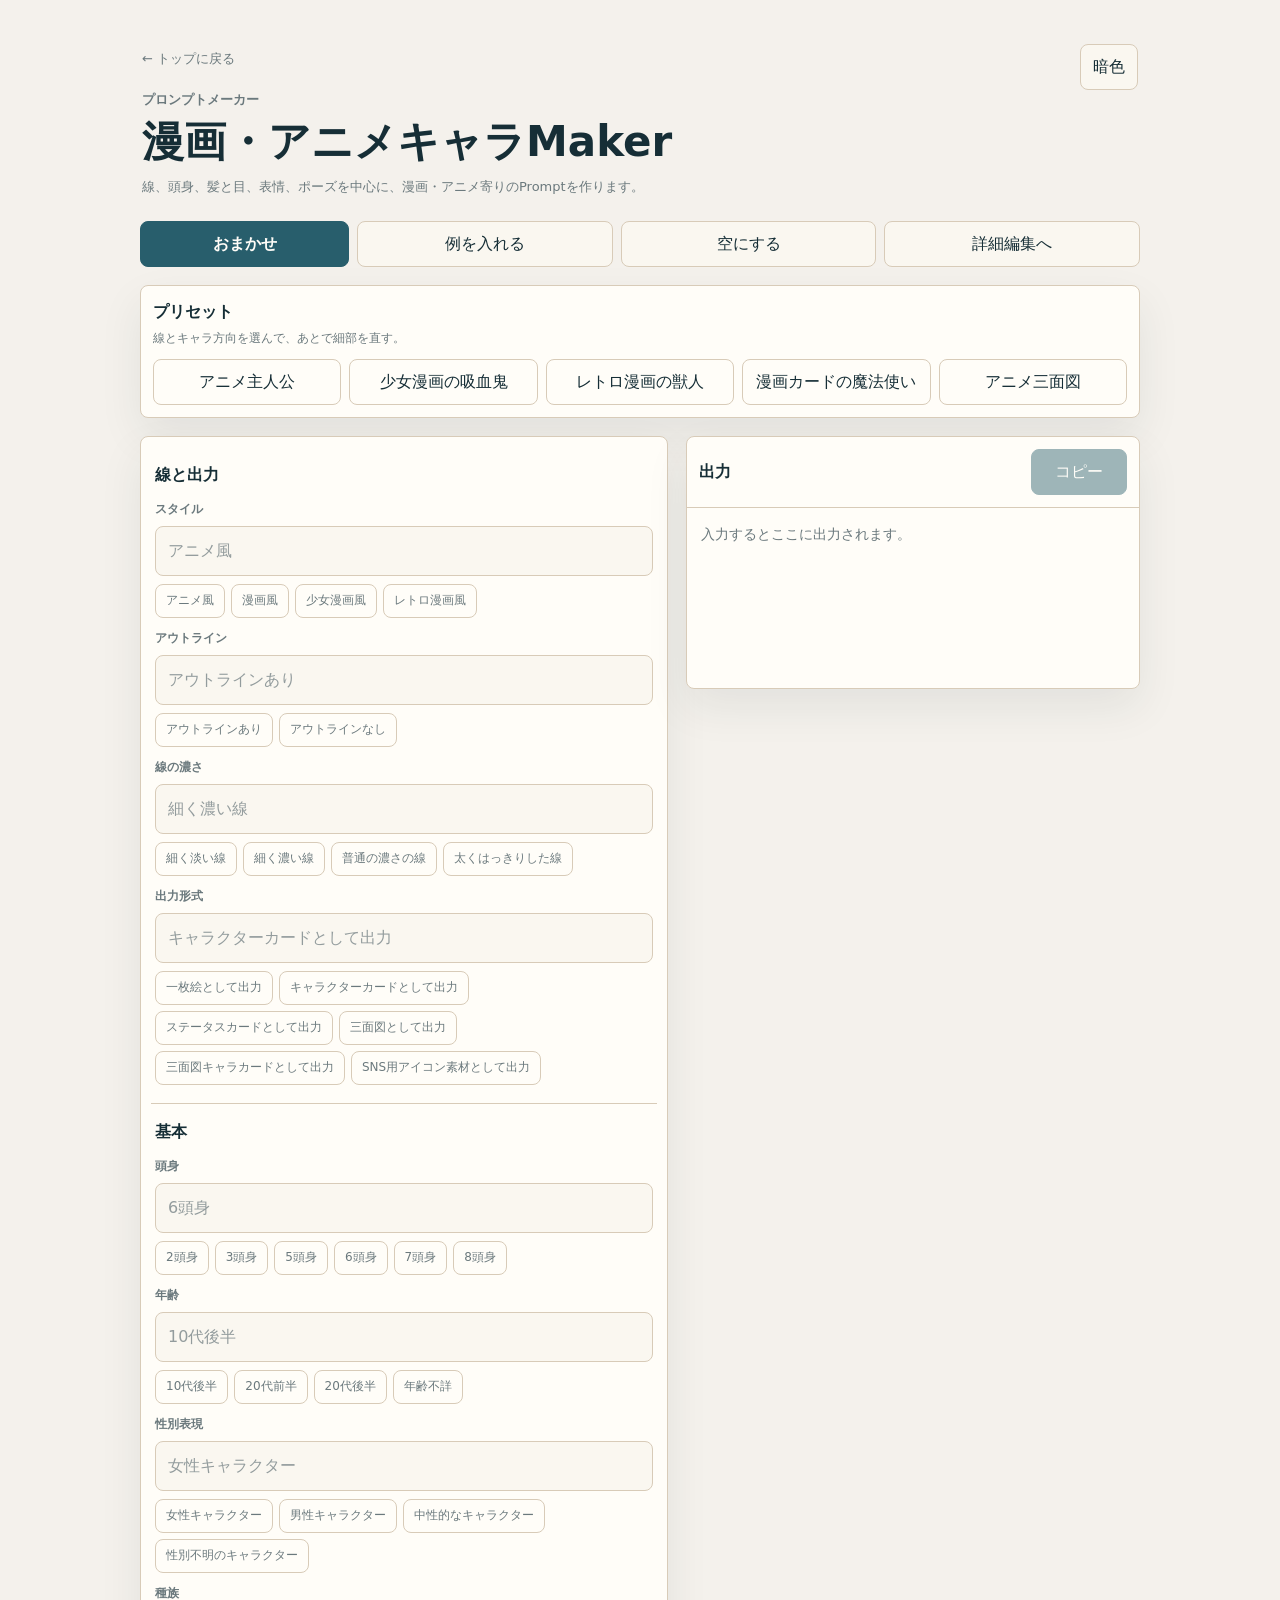
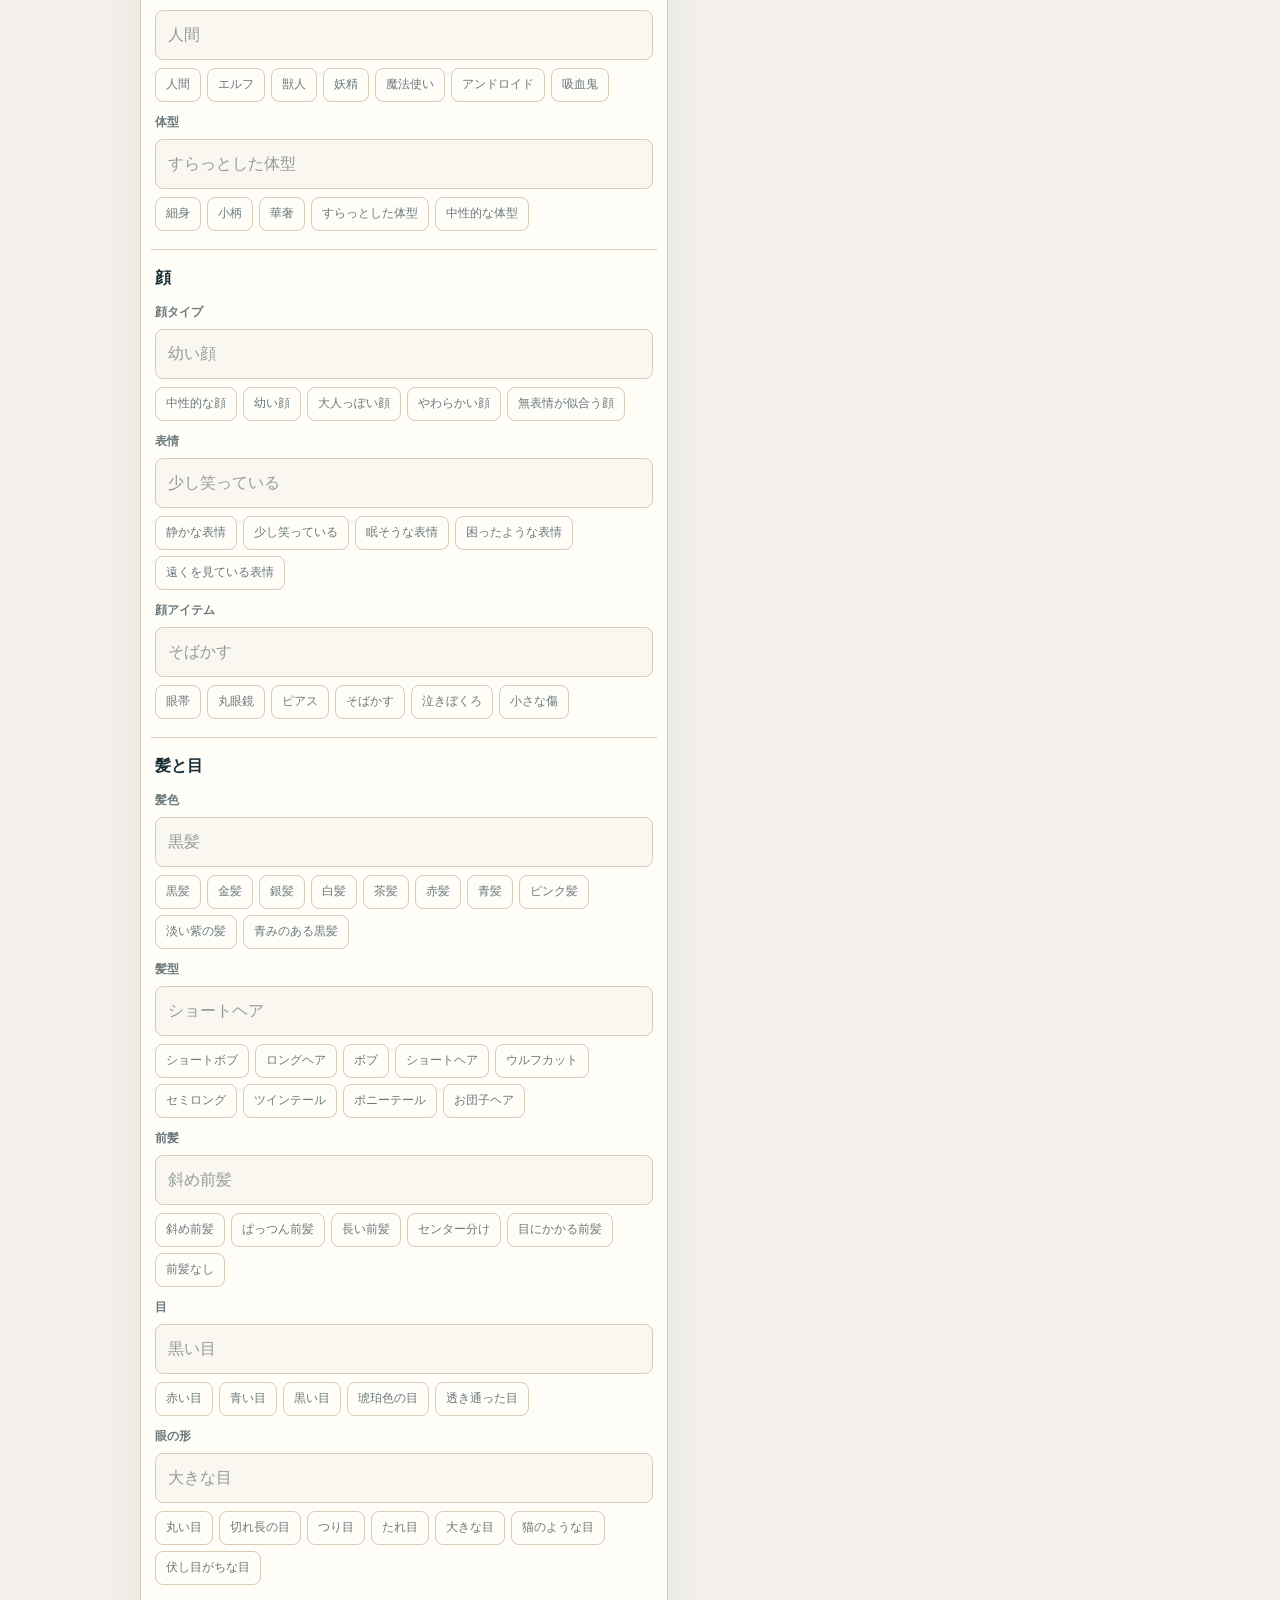
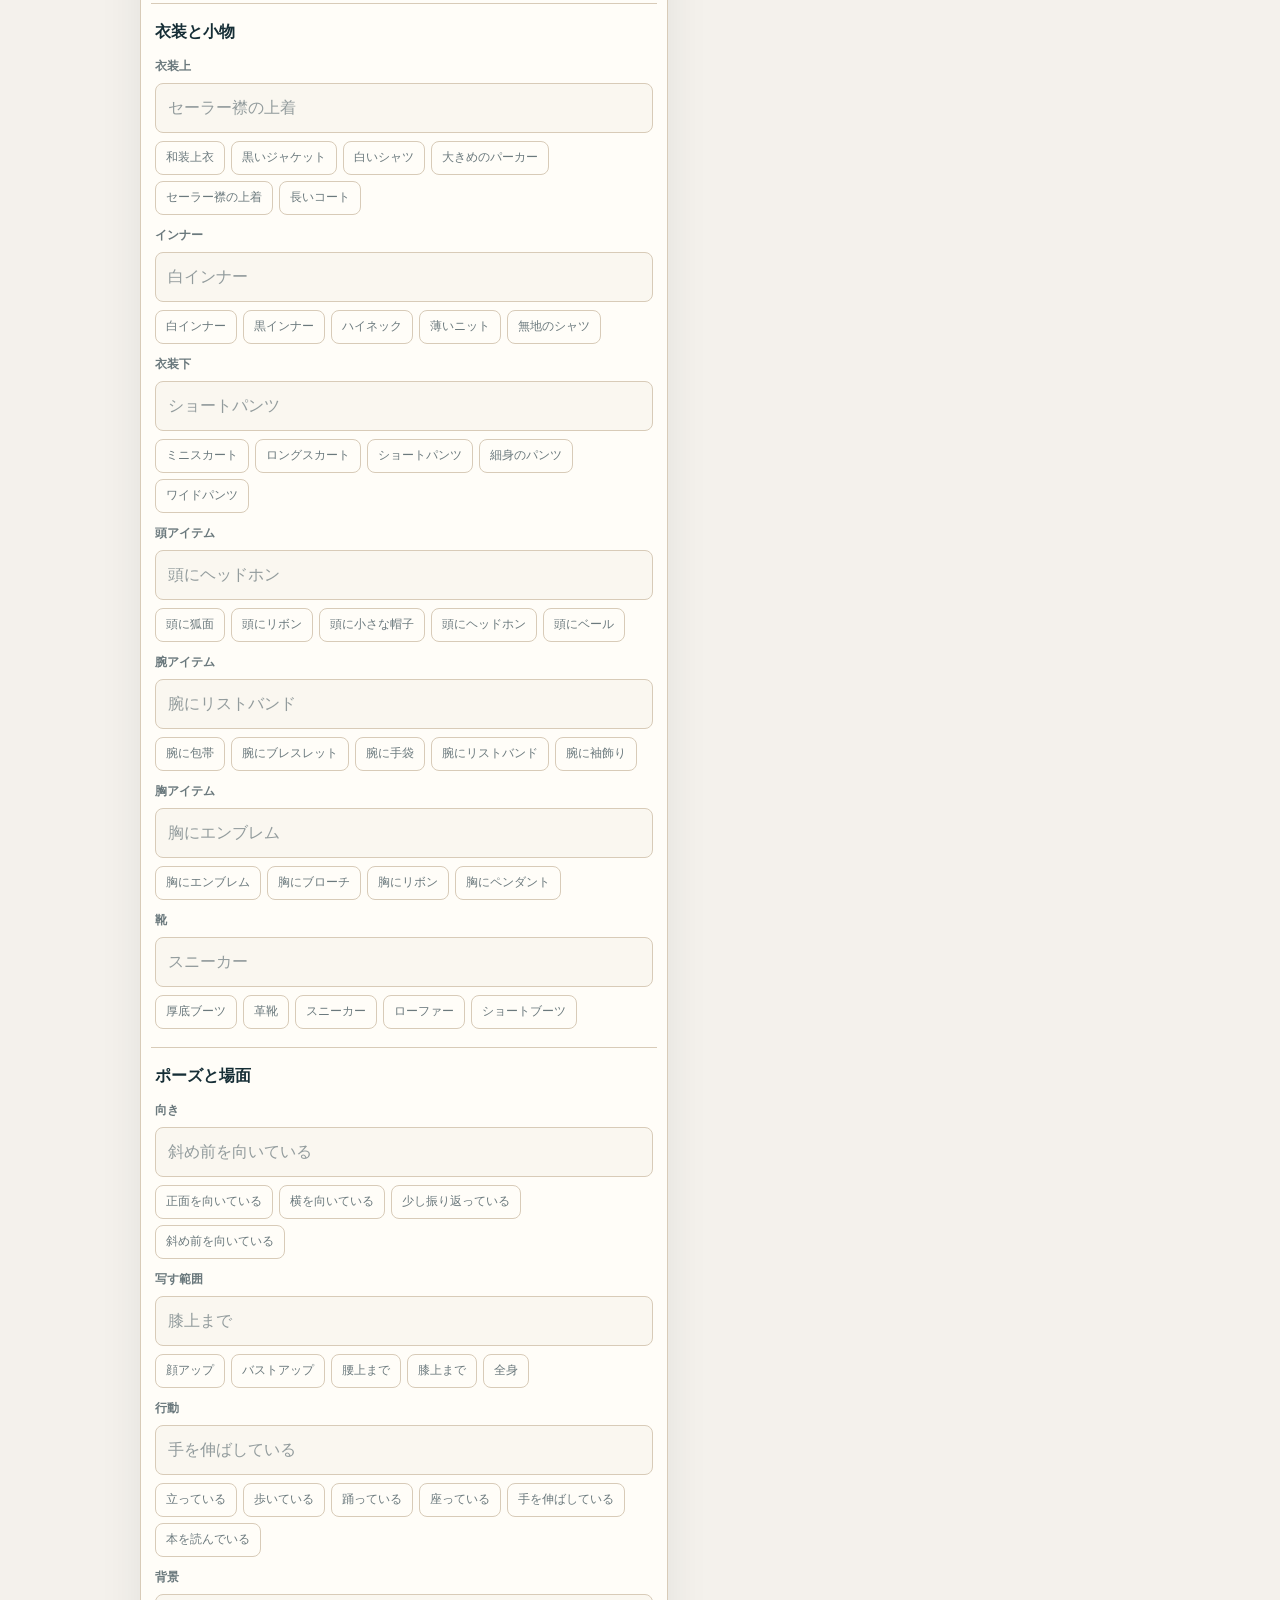
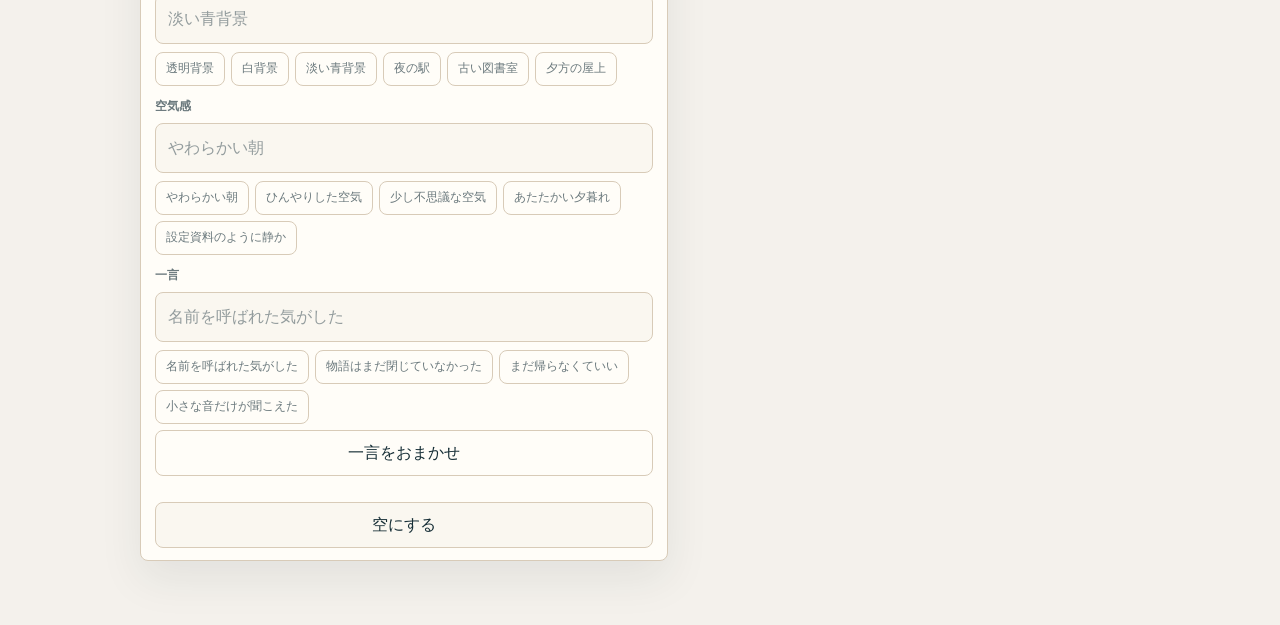
==== anime-comic-maker/index.html @ b13dc020 "Split art and anime character makers" ====
<!doctype html>
<html lang="ja">
<head>
  <meta charset="utf-8">
  <meta name="viewport" content="width=device-width, initial-scale=1">
  <meta name="description" content="漫画、アニメ、少女漫画、レトロ漫画向けのキャラクタープロンプトを作るツールです。">
  <title>漫画・アニメキャラMaker</title>
  <link rel="stylesheet" href="./styles.css">
  <script src="./app.js" defer></script>
</head>
<body>
  <main class="app">
    <header class="hero">
      <div>
        <a class="back-link" href="../">← トップに戻る</a>
        <p class="eyebrow">プロンプトメーカー</p>
        <h1>漫画・アニメキャラMaker</h1>
        <p>線、頭身、髪と目、表情、ポーズを中心に、漫画・アニメ寄りのPromptを作ります。</p>
      </div>
      <button class="mode-button" type="button" id="modeButton" aria-pressed="false">暗色</button>
    </header>

    <div class="quick-actions" aria-label="すぐ使う操作">
      <button class="primary-action" type="button" id="randomButton">おまかせ</button>
      <button class="quiet-button" type="button" id="sampleButton">例を入れる</button>
      <button class="quiet-button" type="reset" form="promptForm">空にする</button>
      <a class="quiet-link" href="../simple-character-promptmaker/">詳細編集へ</a>
    </div>

    <section class="preset-panel" aria-label="漫画・アニメプリセット">
      <div class="preset-head">
        <h2>プリセット</h2>
        <p>線とキャラ方向を選んで、あとで細部を直す。</p>
      </div>
      <div class="preset-actions" id="presetActions"></div>
    </section>

    <section class="panel output-panel" aria-label="生成結果">
      <div class="panel-head">
        <h2>出力</h2>
        <button class="copy-button" type="button" id="copyButton" disabled>コピー</button>
      </div>
      <pre class="prompt-output" id="promptOutput" aria-live="polite"></pre>
    </section>

    <form class="panel form-panel" id="promptForm" autocomplete="off">
      <section class="group" aria-labelledby="styleTitle">
        <h2 id="styleTitle">線と出力</h2>
        <div class="field"><label for="style">スタイル</label><input id="style" name="style" placeholder="アニメ風"></div>
        <div class="field"><label for="outline">アウトライン</label><input id="outline" name="outline" placeholder="アウトラインあり"></div>
        <div class="field"><label for="outlineWeight">線の濃さ</label><input id="outlineWeight" name="outlineWeight" placeholder="細く濃い線"></div>
        <div class="field"><label for="outputMode">出力形式</label><input id="outputMode" name="outputMode" placeholder="キャラクターカードとして出力"></div>
      </section>

      <section class="group" aria-labelledby="basicTitle">
        <h2 id="basicTitle">基本</h2>
        <div class="field"><label for="proportion">頭身</label><input id="proportion" name="proportion" placeholder="6頭身"></div>
        <div class="field"><label for="age">年齢</label><input id="age" name="age" placeholder="10代後半"></div>
        <div class="field"><label for="gender">性別表現</label><input id="gender" name="gender" placeholder="女性キャラクター"></div>
        <div class="field"><label for="species">種族</label><input id="species" name="species" placeholder="人間"></div>
        <div class="field"><label for="bodyType">体型</label><input id="bodyType" name="bodyType" placeholder="すらっとした体型"></div>
      </section>

      <section class="group" aria-labelledby="faceTitle">
        <h2 id="faceTitle">顔</h2>
        <div class="field"><label for="faceType">顔タイプ</label><input id="faceType" name="faceType" placeholder="幼い顔"></div>
        <div class="field"><label for="expression">表情</label><input id="expression" name="expression" placeholder="少し笑っている"></div>
        <div class="field"><label for="faceItem">顔アイテム</label><input id="faceItem" name="faceItem" placeholder="そばかす"></div>
      </section>

      <section class="group" aria-labelledby="hairTitle">
        <h2 id="hairTitle">髪と目</h2>
        <div class="field"><label for="hairColor">髪色</label><input id="hairColor" name="hairColor" placeholder="黒髪"></div>
        <div class="field"><label for="hairStyle">髪型</label><input id="hairStyle" name="hairStyle" placeholder="ショートヘア"></div>
        <div class="field"><label for="bangs">前髪</label><input id="bangs" name="bangs" placeholder="斜め前髪"></div>
        <div class="field"><label for="eyes">目</label><input id="eyes" name="eyes" placeholder="黒い目"></div>
        <div class="field"><label for="eyeShape">眼の形</label><input id="eyeShape" name="eyeShape" placeholder="大きな目"></div>
      </section>

      <section class="group" aria-labelledby="outfitTitle">
        <h2 id="outfitTitle">衣装と小物</h2>
        <div class="field"><label for="outerTop">衣装上</label><input id="outerTop" name="outerTop" placeholder="セーラー襟の上着"></div>
        <div class="field"><label for="inner">インナー</label><input id="inner" name="inner" placeholder="白インナー"></div>
        <div class="field"><label for="bottom">衣装下</label><input id="bottom" name="bottom" placeholder="ショートパンツ"></div>
        <div class="field"><label for="headItem">頭アイテム</label><input id="headItem" name="headItem" placeholder="頭にヘッドホン"></div>
        <div class="field"><label for="armItem">腕アイテム</label><input id="armItem" name="armItem" placeholder="腕にリストバンド"></div>
        <div class="field"><label for="chestItem">胸アイテム</label><input id="chestItem" name="chestItem" placeholder="胸にエンブレム"></div>
        <div class="field"><label for="shoes">靴</label><input id="shoes" name="shoes" placeholder="スニーカー"></div>
      </section>

      <section class="group" aria-labelledby="sceneTitle">
        <h2 id="sceneTitle">ポーズと場面</h2>
        <div class="field"><label for="direction">向き</label><input id="direction" name="direction" placeholder="斜め前を向いている"></div>
        <div class="field"><label for="range">写す範囲</label><input id="range" name="range" placeholder="膝上まで"></div>
        <div class="field"><label for="action">行動</label><input id="action" name="action" placeholder="手を伸ばしている"></div>
        <div class="field"><label for="background">背景</label><input id="background" name="background" placeholder="淡い青背景"></div>
        <div class="field"><label for="mood">空気感</label><input id="mood" name="mood" placeholder="やわらかい朝"></div>
        <div class="field"><label for="line">一言</label><input id="line" name="line" placeholder="名前を呼ばれた気がした"><button class="field-button" type="button" id="poemButton">一言をおまかせ</button></div>
      </section>

      <div class="actions"><button class="quiet-button" type="reset">空にする</button></div>
    </form>
  </main>
</body>
</html>
---- anime-comic-maker/styles.css ----
:root {
  color-scheme: light dark;
  --bg: #f4f1ec;
  --surface: #fffdf8;
  --surface-soft: #faf7f0;
  --ink: #162e36;
  --muted: #6b797d;
  --line: #d8cbb8;
  --accent: #285e6c;
  --accent-ink: #fffdf8;
  --shadow: 0 18px 44px rgba(25, 46, 54, 0.08);
}

[data-theme="dark"] {
  color-scheme: dark;
  --bg: #10181c;
  --surface: #172226;
  --surface-soft: #1d2a2f;
  --ink: #f2eee6;
  --muted: #aab8b9;
  --line: #34464c;
  --accent: #c5a574;
  --accent-ink: #10181c;
  --shadow: 0 18px 44px rgba(0, 0, 0, 0.26);
}

@media (prefers-color-scheme: dark) {
  :root:not([data-theme="light"]) {
    color-scheme: dark;
    --bg: #10181c;
    --surface: #172226;
    --surface-soft: #1d2a2f;
    --ink: #f2eee6;
    --muted: #aab8b9;
    --line: #34464c;
    --accent: #c5a574;
    --accent-ink: #10181c;
    --shadow: 0 18px 44px rgba(0, 0, 0, 0.26);
  }
}

* {
  box-sizing: border-box;
}

html {
  min-width: 320px;
  background: var(--bg);
  color: var(--ink);
  font-family: "Yu Gothic", "Hiragino Kaku Gothic ProN", "Noto Sans JP", system-ui, sans-serif;
  line-height: 1.75;
}

body {
  margin: 0;
}

button,
input {
  font: inherit;
}

button {
  cursor: pointer;
}

.app {
  width: min(100%, 1040px);
  margin: 0 auto;
  padding: 20px 14px 48px;
}

.hero {
  display: flex;
  align-items: flex-start;
  justify-content: space-between;
  gap: 16px;
  padding: 12px 2px 14px;
}

.back-link,
.quiet-link {
  color: var(--muted);
  text-decoration: none;
}

.back-link {
  display: inline-block;
  margin-bottom: 10px;
  font-size: 13px;
}

.back-link:hover,
.quiet-link:hover {
  color: var(--accent);
}

.eyebrow {
  margin: 0 0 4px;
  color: var(--accent);
  font-size: 12px;
  font-weight: 700;
  letter-spacing: 0;
}

h1,
h2,
p {
  margin: 0;
  letter-spacing: 0;
}

h1 {
  font-size: clamp(24px, 8vw, 42px);
  line-height: 1.25;
}

h2 {
  font-size: 16px;
}

.hero p {
  max-width: 620px;
  margin-top: 8px;
  color: var(--muted);
  font-size: 13px;
}

.panel,
.preset-panel {
  border: 1px solid var(--line);
  border-radius: 8px;
  background: var(--surface);
  box-shadow: var(--shadow);
}

.quick-actions {
  display: flex;
  flex-wrap: wrap;
  gap: 8px;
  padding: 0 0 14px;
}

.preset-panel {
  display: grid;
  gap: 10px;
  margin-bottom: 14px;
  padding: 12px;
}

.preset-head {
  display: grid;
  gap: 2px;
}

.preset-head p {
  color: var(--muted);
  font-size: 12px;
}

.preset-actions {
  display: flex;
  flex-wrap: wrap;
  gap: 8px;
}

.output-panel {
  position: sticky;
  top: 0;
  z-index: 3;
  margin-bottom: 14px;
}

.panel-head {
  display: flex;
  align-items: center;
  justify-content: space-between;
  gap: 12px;
  border-bottom: 1px solid var(--line);
  padding: 12px;
}

.prompt-output {
  min-height: 180px;
  max-height: 42svh;
  margin: 0;
  overflow: auto;
  padding: 14px;
  white-space: pre-wrap;
  color: var(--ink);
  font-family: inherit;
  font-size: 14px;
  line-height: 1.85;
}

.prompt-output:empty::before {
  content: "入力するとここに出力されます。";
  color: var(--muted);
}

.form-panel {
  padding: 10px;
}

.group {
  display: grid;
  gap: 10px;
  padding: 14px 4px 18px;
}

.group + .group {
  border-top: 1px solid var(--line);
}

.field {
  display: grid;
  gap: 6px;
}

label {
  color: var(--muted);
  font-size: 12px;
  font-weight: 700;
}

input {
  width: 100%;
  min-height: 46px;
  border: 1px solid var(--line);
  border-radius: 8px;
  padding: 10px 12px;
  background: var(--surface-soft);
  color: var(--ink);
  outline: none;
}

input:focus {
  border-color: var(--accent);
  box-shadow: 0 0 0 3px color-mix(in srgb, var(--accent) 18%, transparent);
}

input::placeholder {
  color: color-mix(in srgb, var(--muted) 72%, transparent);
}

.choices {
  display: flex;
  flex-wrap: wrap;
  gap: 6px;
  padding-top: 2px;
}

.choice-button {
  min-height: 34px;
  border: 1px solid var(--line);
  border-radius: 8px;
  padding: 6px 10px;
  background: transparent;
  color: var(--muted);
  font-size: 12px;
  line-height: 1.4;
}

.choice-button.is-active {
  border-color: var(--accent);
  background: color-mix(in srgb, var(--accent) 16%, transparent);
  color: var(--ink);
}

.actions {
  display: flex;
  flex-wrap: wrap;
  gap: 8px;
  padding: 8px 4px 2px;
}

.copy-button,
.mode-button,
.primary-action,
.field-button,
.preset-button,
.quiet-button,
.quiet-link {
  min-height: 42px;
  border: 1px solid var(--line);
  border-radius: 8px;
  padding: 8px 12px;
  background: var(--surface-soft);
  color: var(--ink);
}

.quiet-link {
  display: inline-grid;
  align-items: center;
  justify-content: center;
  flex: 1 1 120px;
}

.copy-button,
.primary-action {
  border-color: var(--accent);
  background: var(--accent);
  color: var(--accent-ink);
}

.copy-button {
  min-width: 96px;
}

.primary-action {
  flex: 1.35;
  font-weight: 700;
}

.field-button {
  width: 100%;
  background: transparent;
  color: var(--ink);
}

.preset-button {
  flex: 1 1 132px;
  background: transparent;
  color: var(--ink);
}

.preset-button:hover,
.preset-button:focus-visible,
.quiet-link:hover,
.quiet-link:focus-visible {
  border-color: var(--accent);
}

.copy-button:disabled {
  cursor: default;
  opacity: 0.45;
}

.mode-button {
  flex: 0 0 auto;
}

.quiet-button {
  flex: 1 1 120px;
}

@media (min-width: 760px) {
  .app {
    display: grid;
    grid-template-columns: minmax(0, 1fr) minmax(320px, 0.86fr);
    gap: 18px;
    padding: 32px 20px 64px;
  }

  .hero,
  .quick-actions,
  .preset-panel {
    grid-column: 1 / -1;
  }

  .hero {
    padding-bottom: 4px;
  }

  .quick-actions {
    padding-bottom: 0;
  }

  .preset-panel {
    margin-bottom: 0;
  }

  .output-panel {
    position: sticky;
    top: 20px;
    align-self: start;
    grid-column: 2;
    grid-row: 4;
    margin-bottom: 0;
  }

  .form-panel {
    grid-column: 1;
    grid-row: 4;
  }
}
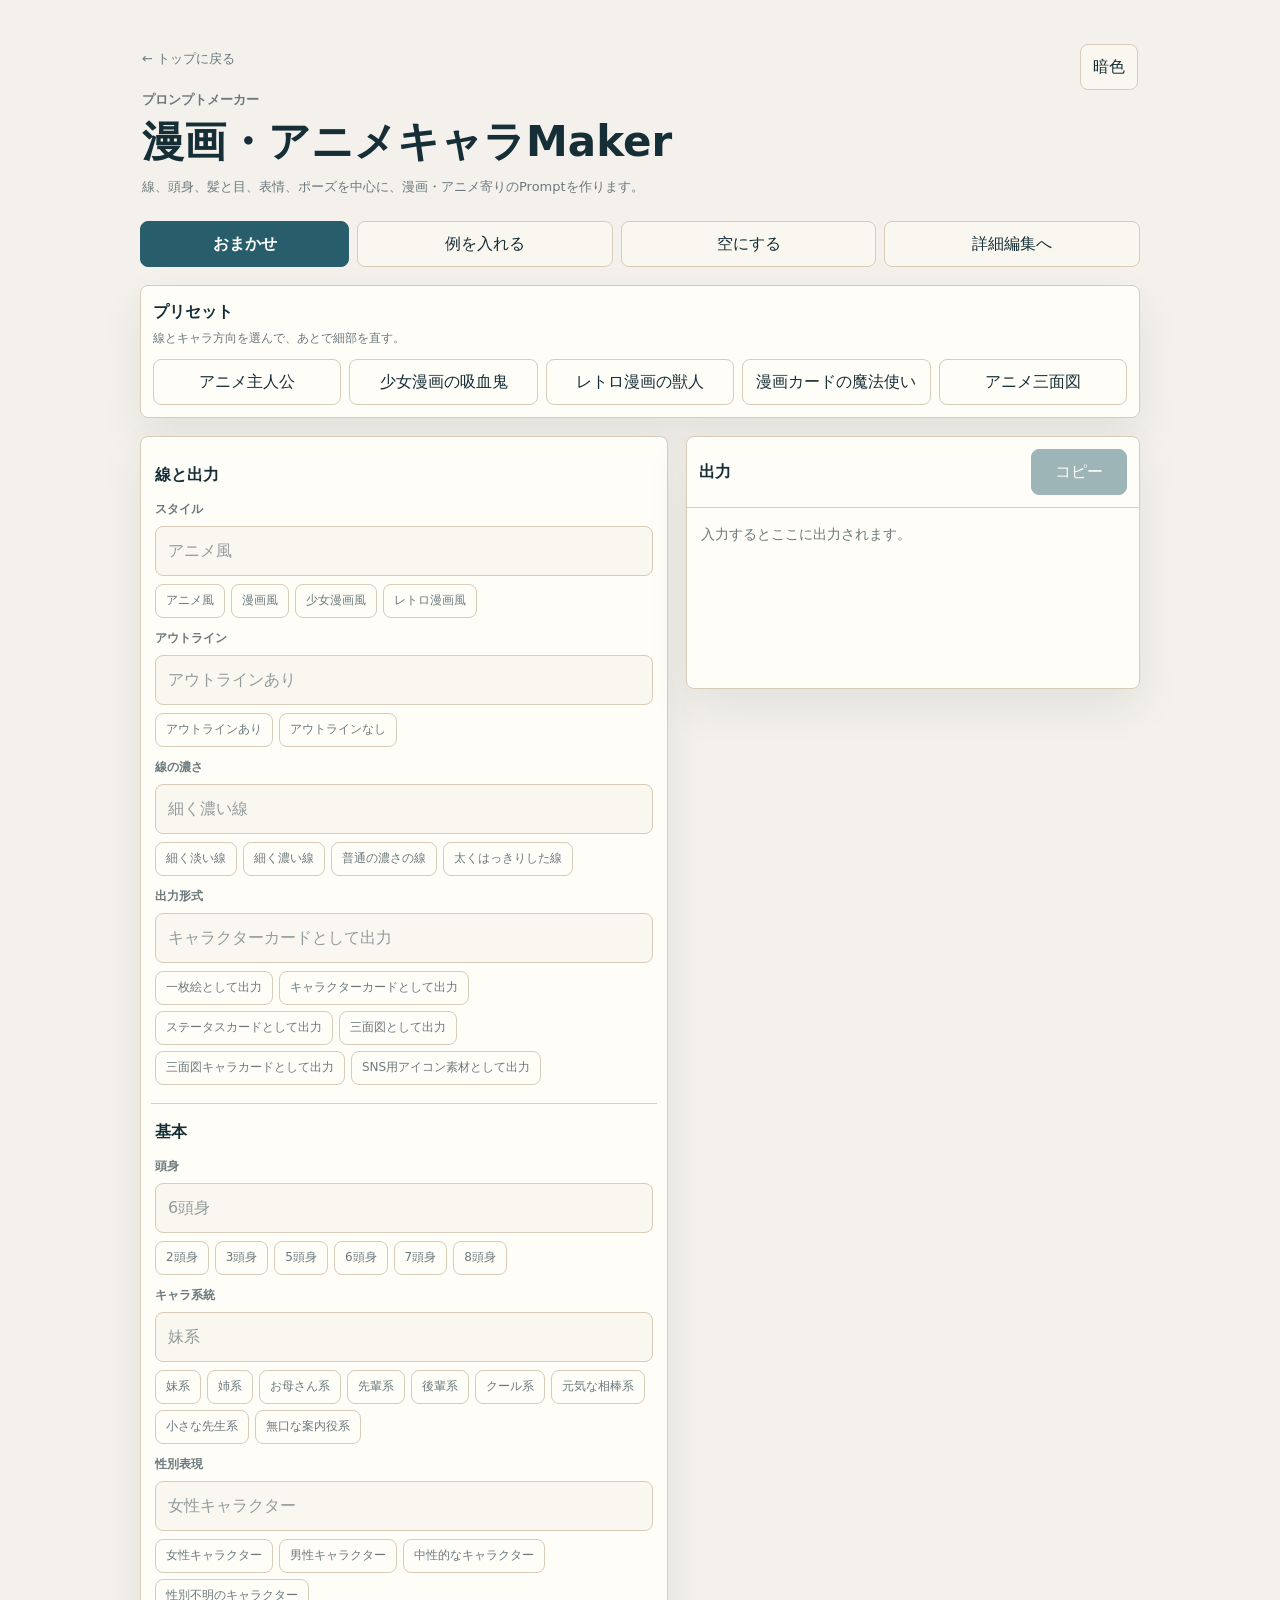
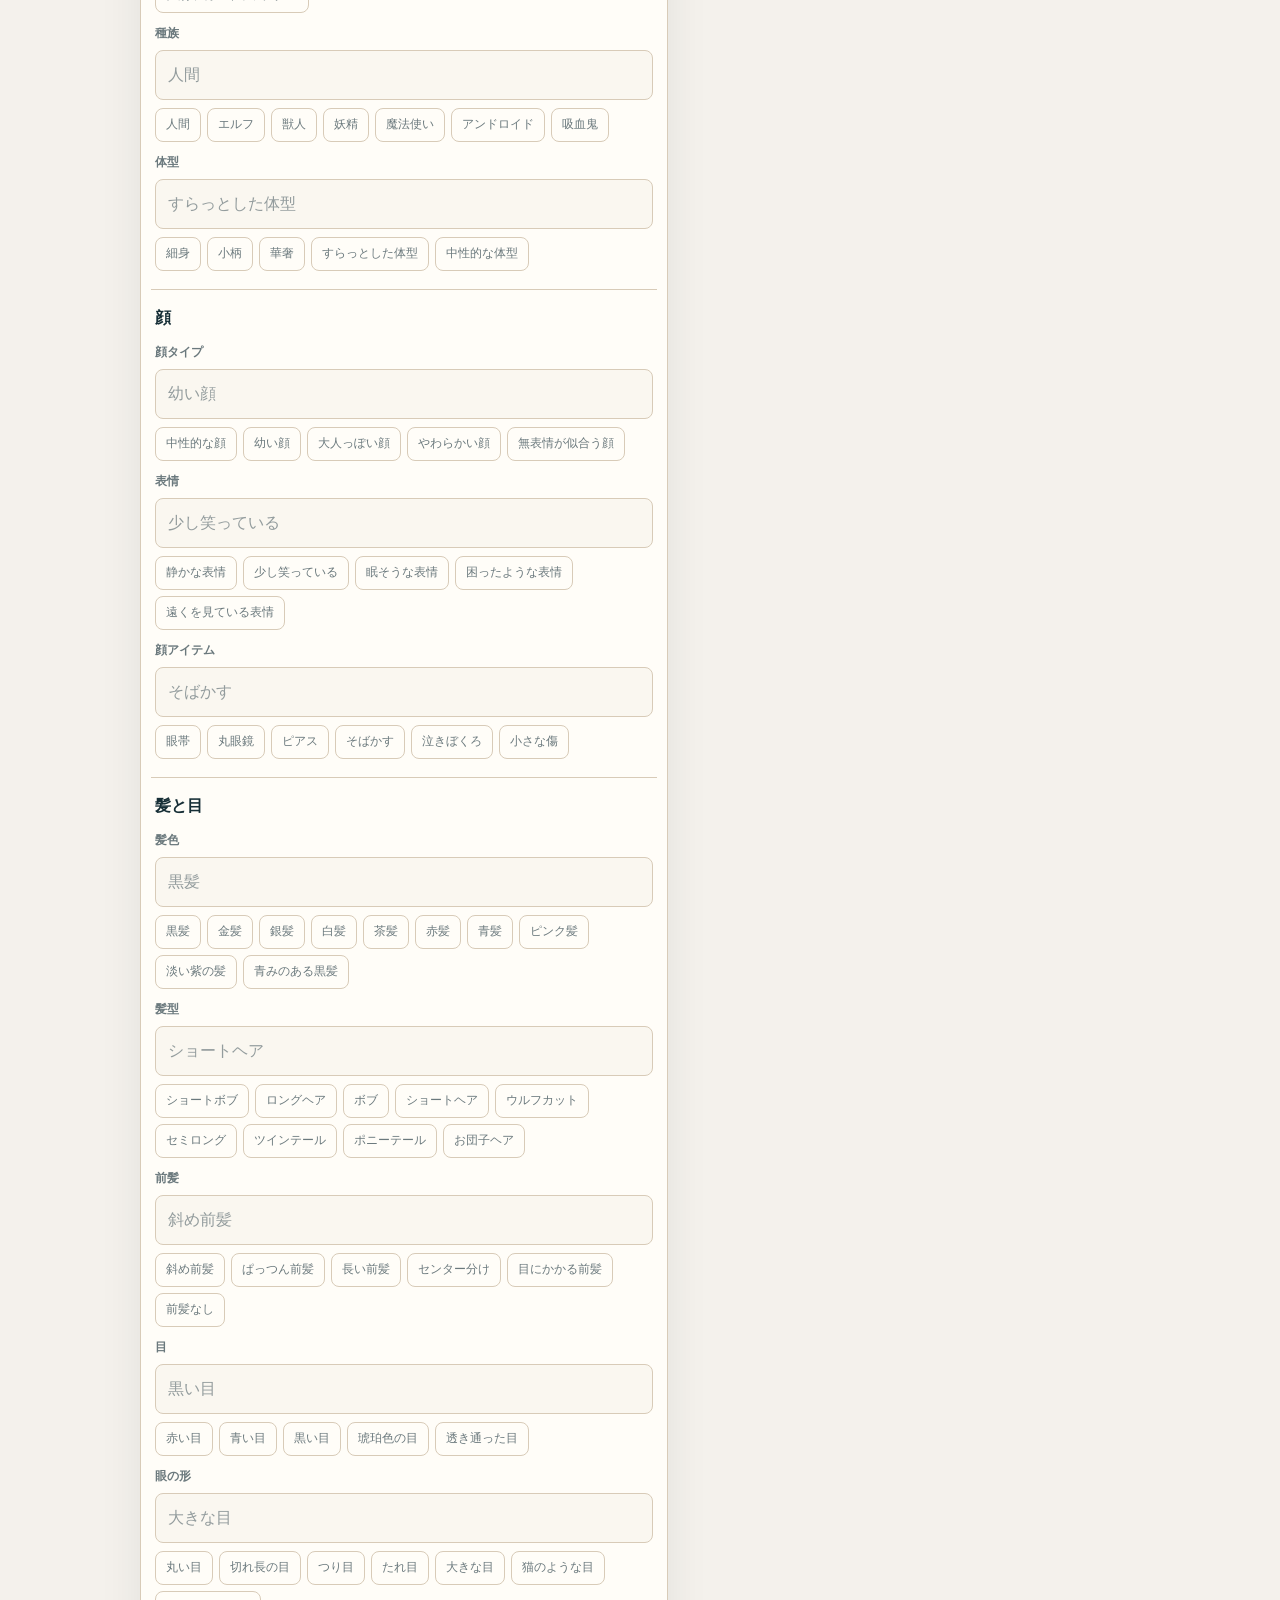
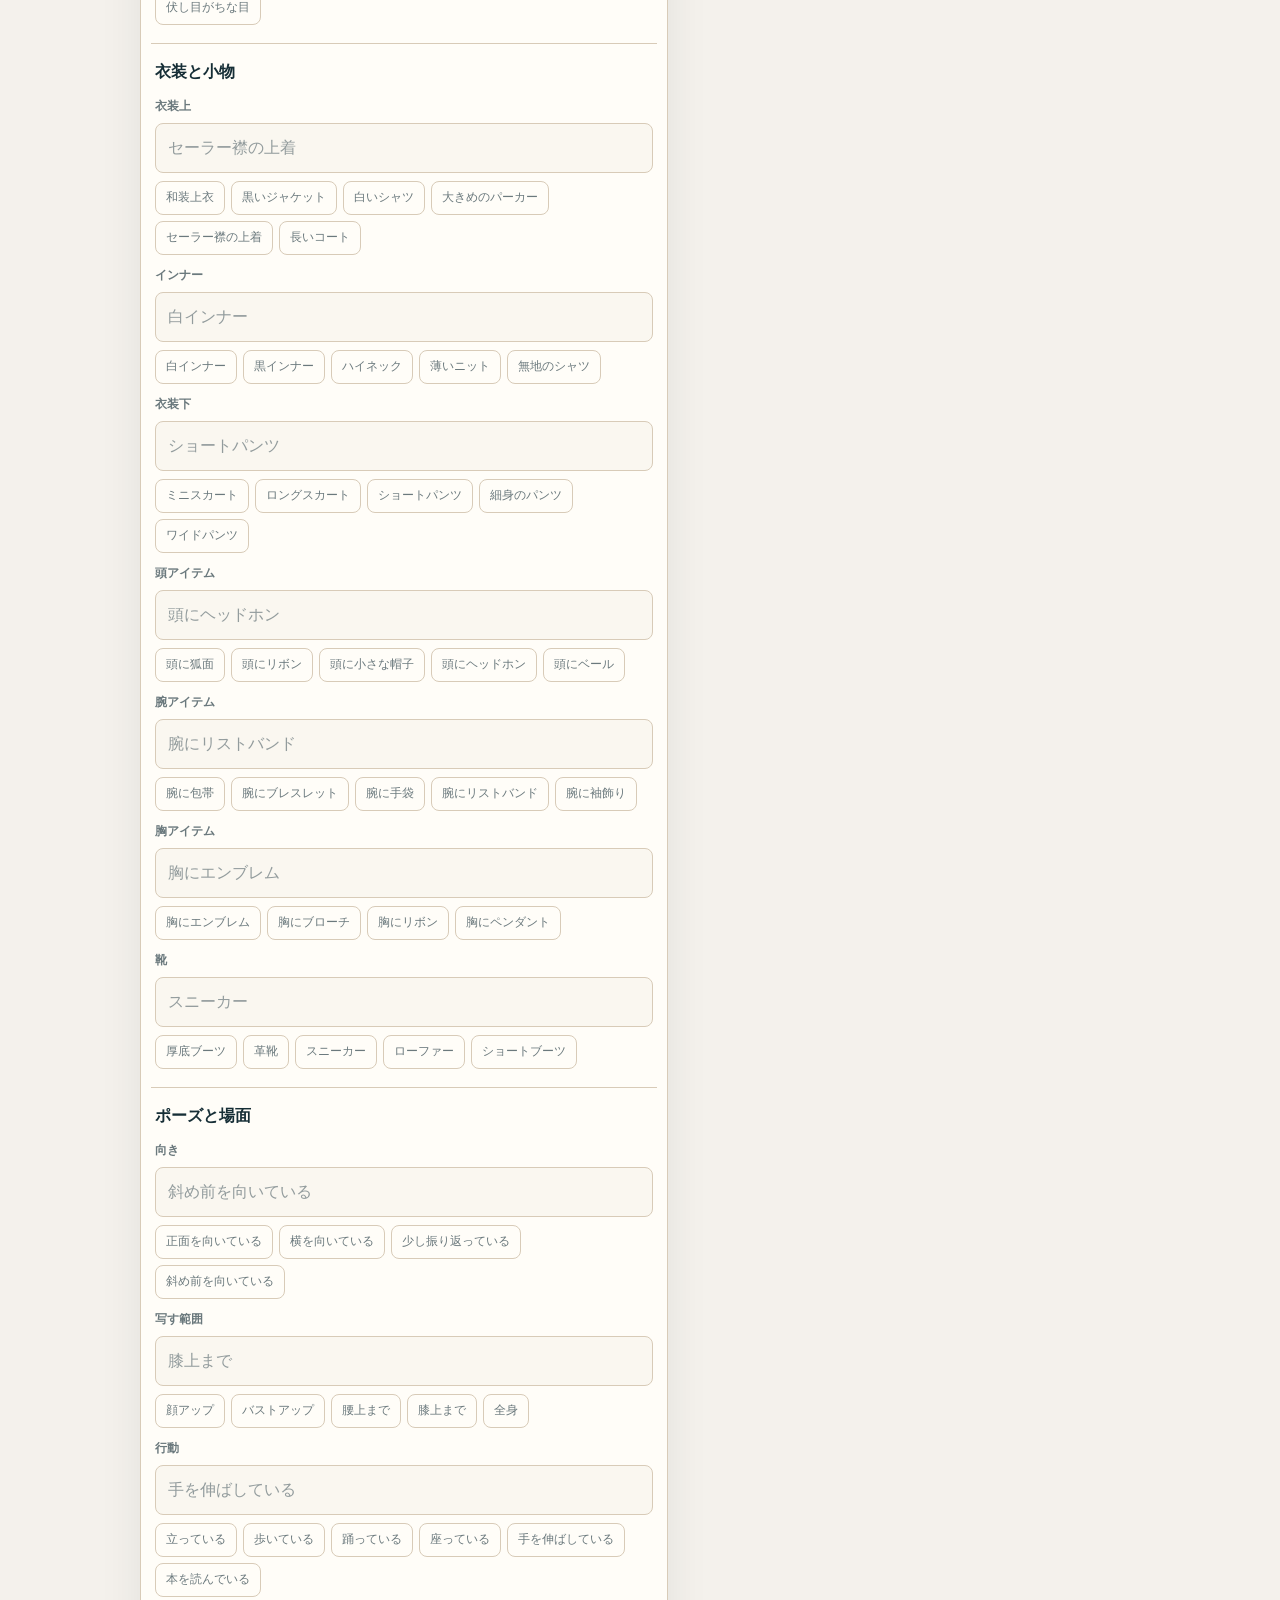
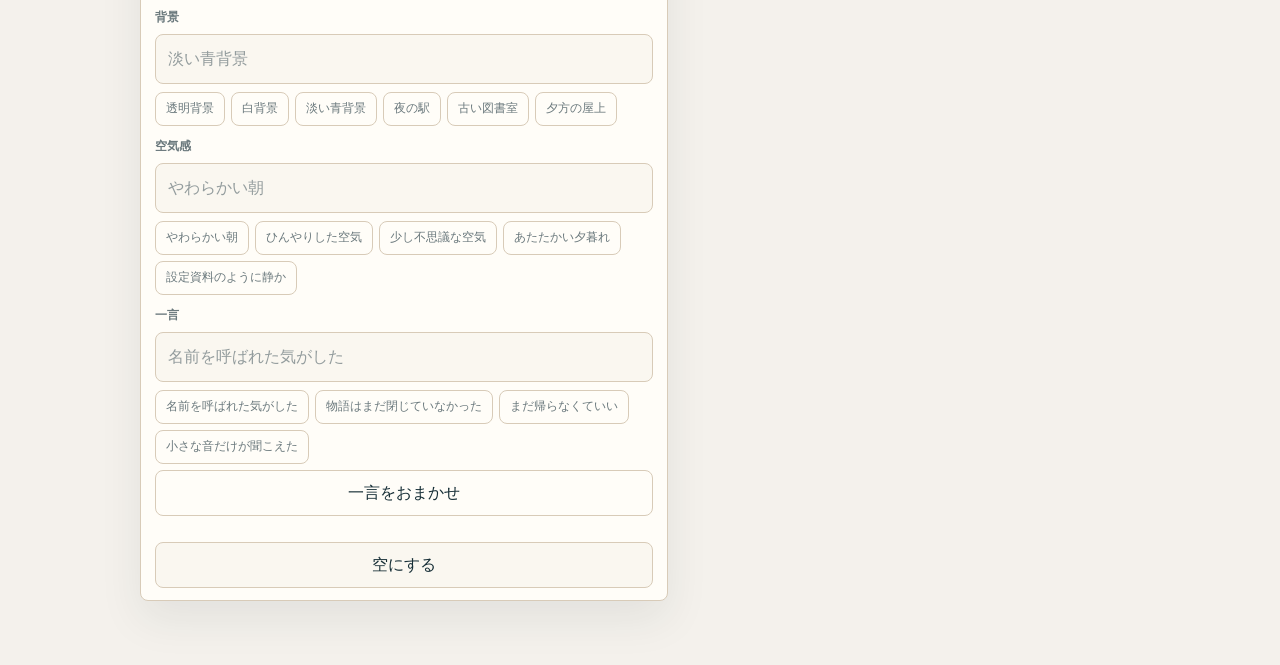
==== commit 5478b306: "Use character archetypes in anime maker" ====
--- a/anime-comic-maker/index.html
+++ b/anime-comic-maker/index.html
@@ -55,7 +55,7 @@
       <section class="group" aria-labelledby="basicTitle">
         <h2 id="basicTitle">基本</h2>
         <div class="field"><label for="proportion">頭身</label><input id="proportion" name="proportion" placeholder="6頭身"></div>
-        <div class="field"><label for="age">年齢</label><input id="age" name="age" placeholder="10代後半"></div>
+        <div class="field"><label for="characterType">キャラ系統</label><input id="characterType" name="characterType" placeholder="妹系"></div>
         <div class="field"><label for="gender">性別表現</label><input id="gender" name="gender" placeholder="女性キャラクター"></div>
         <div class="field"><label for="species">種族</label><input id="species" name="species" placeholder="人間"></div>
         <div class="field"><label for="bodyType">体型</label><input id="bodyType" name="bodyType" placeholder="すらっとした体型"></div>
